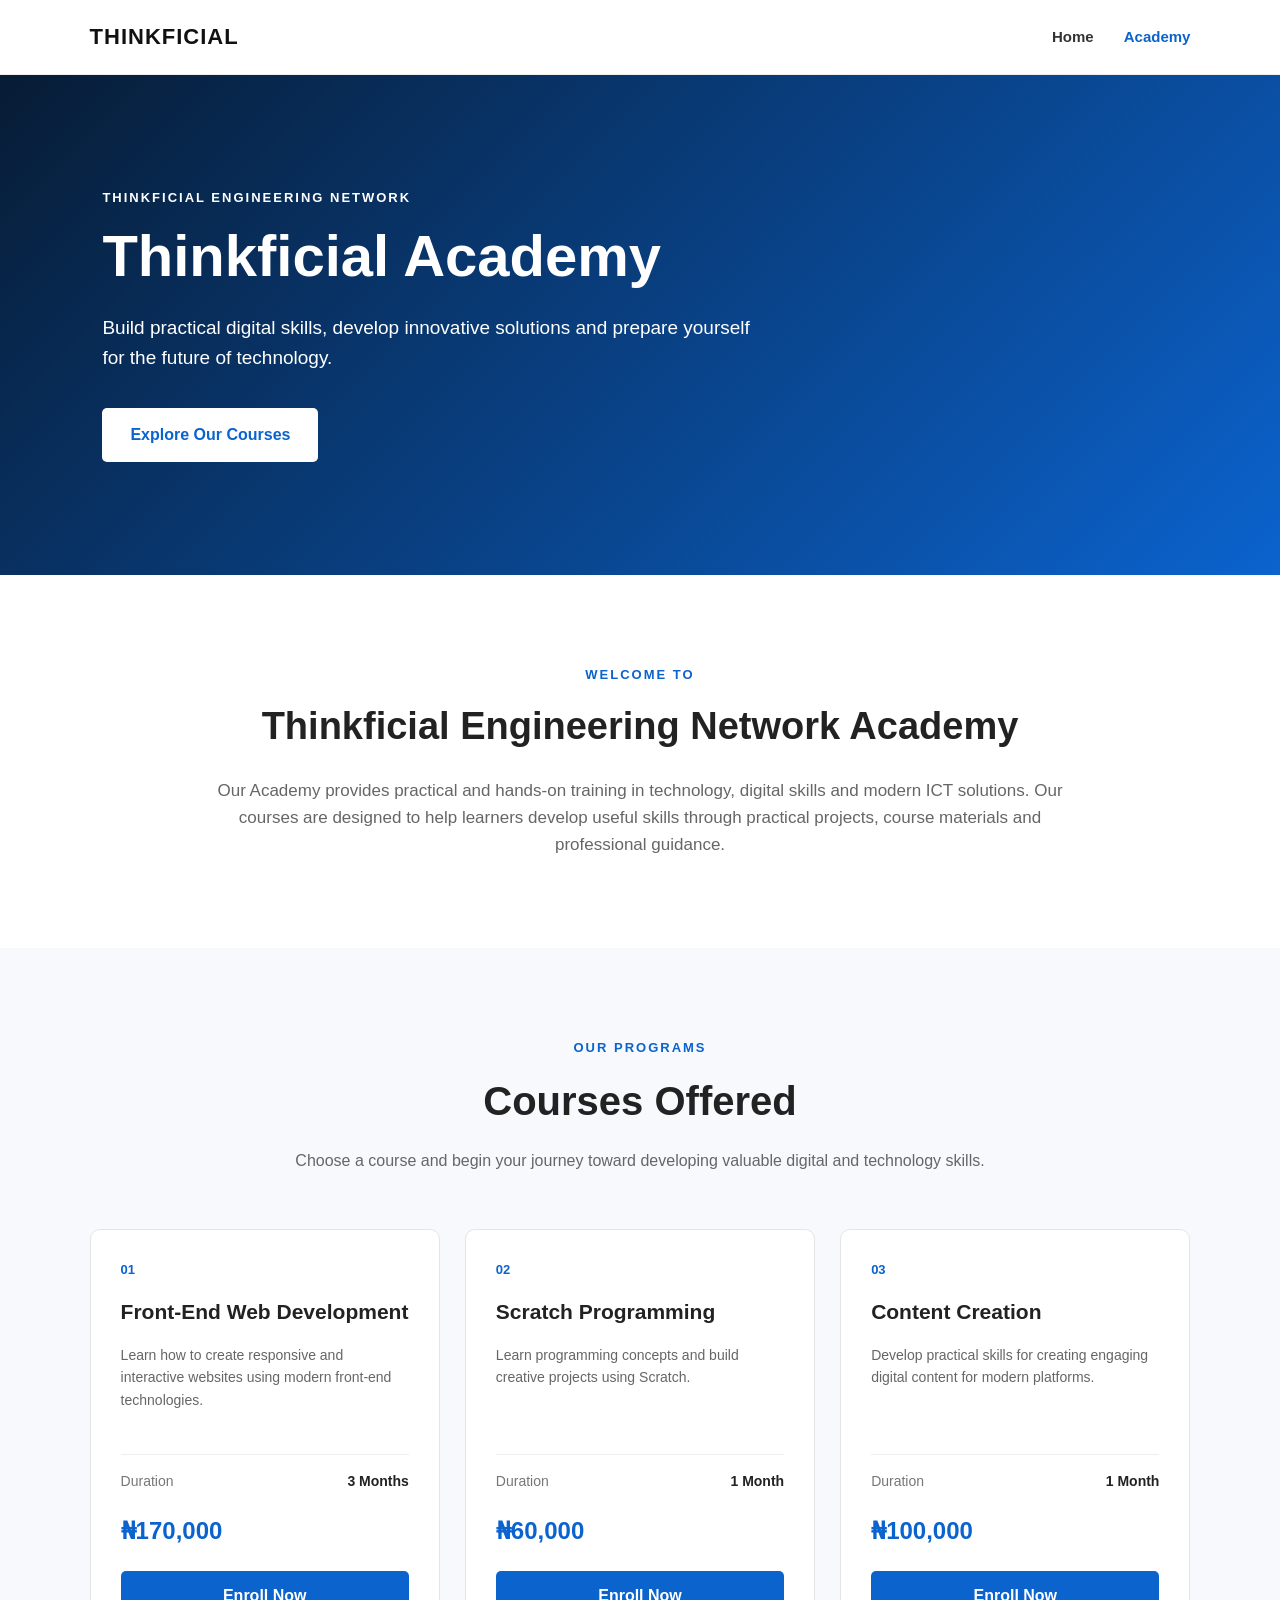
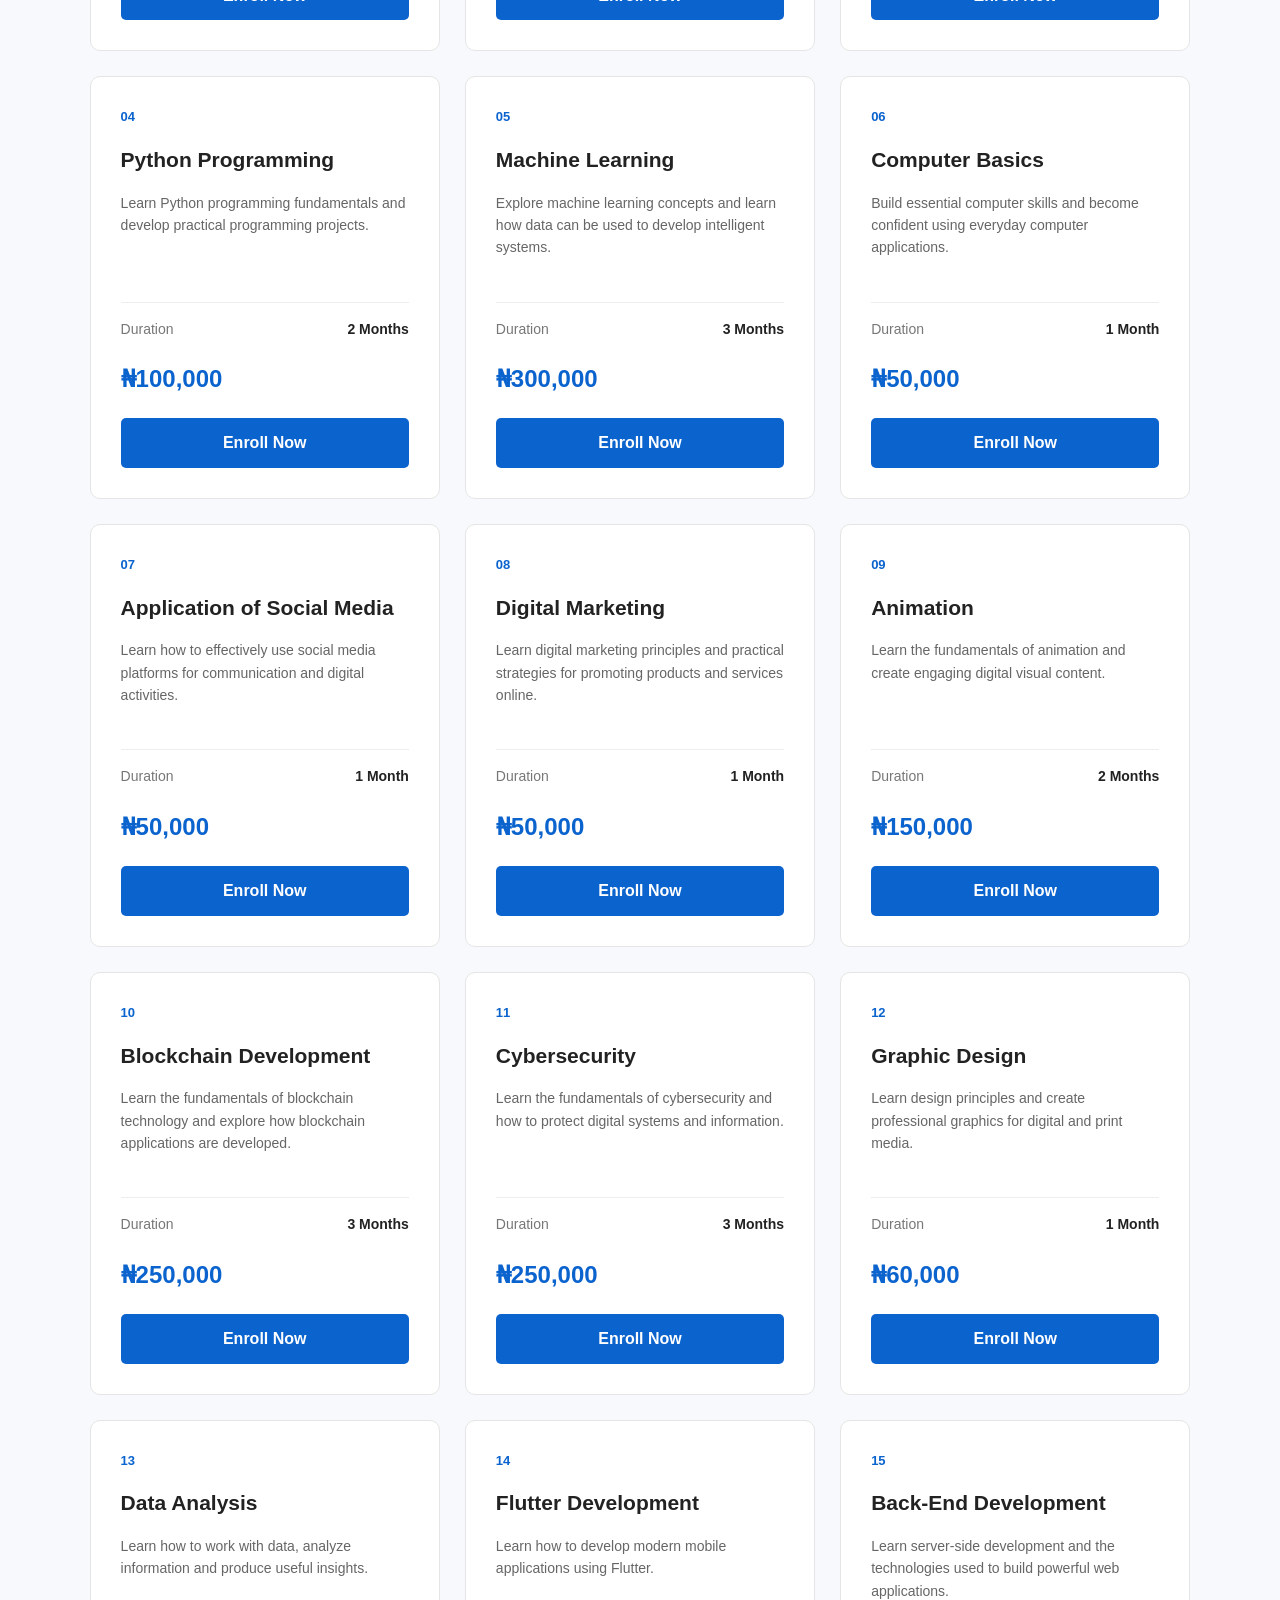
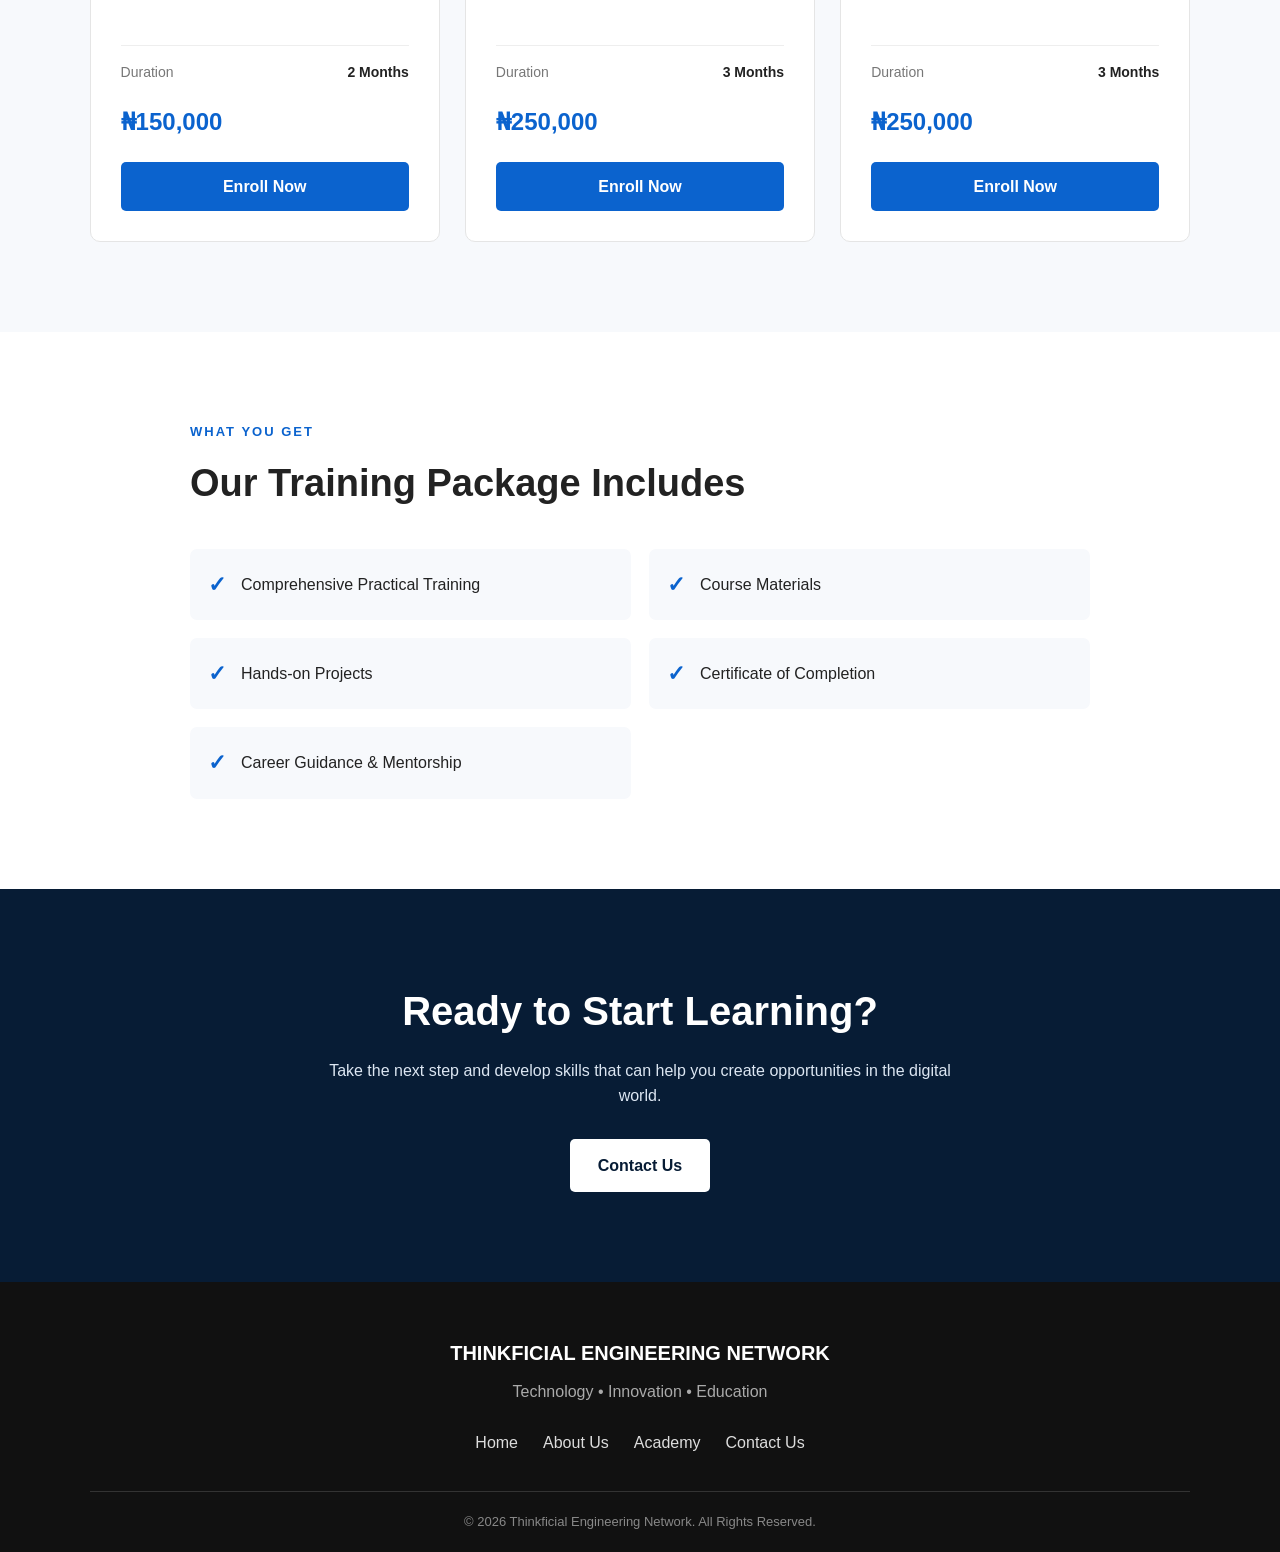
==== academy.html @ 25c444ef "INITIAL COMMIT" ====
<!DOCTYPE html>
<html lang="en">
<head>
    <meta charset="UTF-8">
    <meta name="viewport" content="width=device-width, initial-scale=1.0">

    <title>Thinkficial Academy</title>

    <link rel="stylesheet" href="academy.css">
</head>

<body>

    <!-- NAVBAR -->
    <header class="navbar">

        <div class="logo">
            THINKFICIAL
        </div>

        <nav>
            <a href="index.html">Home</a>
            <a href="academy.html" class="active">Academy</a>
        </nav>

    </header>


    <!-- HERO SECTION -->
    <section class="academy-hero">

        <div class="hero-content">

            <p class="small-title">THINKFICIAL ENGINEERING NETWORK</p>

            <h1>Thinkficial Academy</h1>

            <p>
                Build practical digital skills, develop innovative solutions
                and prepare yourself for the future of technology.
            </p>

            <a href="#courses" class="hero-button">
                Explore Our Courses
            </a>

        </div>

    </section>


    <!-- INTRODUCTION -->
    <section class="academy-intro">

        <p class="section-label">WELCOME TO</p>

        <h2>Thinkficial Engineering Network Academy</h2>

        <p>
            Our Academy provides practical and hands-on training in technology,
            digital skills and modern ICT solutions. Our courses are designed
            to help learners develop useful skills through practical projects,
            course materials and professional guidance.
        </p>

    </section>


    <!-- COURSES -->
    <section class="courses-section" id="courses">

        <div class="section-heading">

            <p class="section-label">OUR PROGRAMS</p>

            <h2>Courses Offered</h2>

            <p>
                Choose a course and begin your journey toward developing
                valuable digital and technology skills.
            </p>

        </div>


        <div class="courses-container">


            <!-- COURSE 1 -->
            <div class="course-card">

                <div class="course-number">01</div>

                <h3>Front-End Web Development</h3>

                <p>
                    Learn how to create responsive and interactive websites
                    using modern front-end technologies.
                </p>

                <div class="course-info">
                    <span>Duration</span>
                    <strong>3 Months</strong>
                </div>

                <div class="course-price">
                    ₦170,000
                </div>

                <a href="./index.html#contact" class="enroll-button">
                    Enroll Now
                </a>

            </div>


            <!-- COURSE 2 -->
            <div class="course-card">

                <div class="course-number">02</div>

                <h3>Scratch Programming</h3>

                <p>
                    Learn programming concepts and build creative projects
                    using Scratch.
                </p>

                <div class="course-info">
                    <span>Duration</span>
                    <strong>1 Month</strong>
                </div>

                <div class="course-price">
                    ₦60,000
                </div>

                <a href="./index.html#contact" class="enroll-button">
                    Enroll Now
                </a>

            </div>


            <!-- COURSE 3 -->
            <div class="course-card">

                <div class="course-number">03</div>

                <h3>Content Creation</h3>

                <p>
                    Develop practical skills for creating engaging digital
                    content for modern platforms.
                </p>

                <div class="course-info">
                    <span>Duration</span>
                    <strong>1 Month</strong>
                </div>

                <div class="course-price">
                    ₦100,000
                </div>

                <a href="./index.html#contact" class="enroll-button">
                    Enroll Now
                </a>

            </div>


            <!-- COURSE 4 -->
            <div class="course-card">

                <div class="course-number">04</div>

                <h3>Python Programming</h3>

                <p>
                    Learn Python programming fundamentals and develop
                    practical programming projects.
                </p>

                <div class="course-info">
                    <span>Duration</span>
                    <strong>2 Months</strong>
                </div>

                <div class="course-price">
                    ₦100,000
                </div>

                <a href="./index.html#contact" class="enroll-button">
                    Enroll Now
                </a>

            </div>


            <!-- COURSE 5 -->
            <div class="course-card">

                <div class="course-number">05</div>

                <h3>Machine Learning</h3>

                <p>
                    Explore machine learning concepts and learn how data
                    can be used to develop intelligent systems.
                </p>

                <div class="course-info">
                    <span>Duration</span>
                    <strong>3 Months</strong>
                </div>

                <div class="course-price">
                    ₦300,000
                </div>

                <a href="./index.html#contact" class="enroll-button">
                    Enroll Now
                </a>

            </div>


            <!-- COURSE 6 -->
            <div class="course-card">

                <div class="course-number">06</div>

                <h3>Computer Basics</h3>

                <p>
                    Build essential computer skills and become confident
                    using everyday computer applications.
                </p>

                <div class="course-info">
                    <span>Duration</span>
                    <strong>1 Month</strong>
                </div>

                <div class="course-price">
                    ₦50,000
                </div>

                <a href="./index.html#contact" class="enroll-button">
                    Enroll Now
                </a>

            </div>


            <!-- COURSE 7 -->
            <div class="course-card">

                <div class="course-number">07</div>

                <h3>Application of Social Media</h3>

                <p>
                    Learn how to effectively use social media platforms
                    for communication and digital activities.
                </p>

                <div class="course-info">
                    <span>Duration</span>
                    <strong>1 Month</strong>
                </div>

                <div class="course-price">
                    ₦50,000
                </div>

                <a href="./index.html#contact" class="enroll-button">
                    Enroll Now
                </a>

            </div>


            <!-- COURSE 8 -->
            <div class="course-card">

                <div class="course-number">08</div>

                <h3>Digital Marketing</h3>

                <p>
                    Learn digital marketing principles and practical
                    strategies for promoting products and services online.
                </p>

                <div class="course-info">
                    <span>Duration</span>
                    <strong>1 Month</strong>
                </div>

                <div class="course-price">
                    ₦50,000
                </div>

                <a href="./index.html#contact" class="enroll-button">
                    Enroll Now
                </a>

            </div>


            <!-- COURSE 9 -->
            <div class="course-card">

                <div class="course-number">09</div>

                <h3>Animation</h3>

                <p>
                    Learn the fundamentals of animation and create engaging
                    digital visual content.
                </p>

                <div class="course-info">
                    <span>Duration</span>
                    <strong>2 Months</strong>
                </div>

                <div class="course-price">
                    ₦150,000
                </div>

                <a href="./index.html#contact" class="enroll-button">
                    Enroll Now
                </a>

            </div>


            <!-- COURSE 10 -->
            <div class="course-card">

                <div class="course-number">10</div>

                <h3>Blockchain Development</h3>

                <p>
                    Learn the fundamentals of blockchain technology and
                    explore how blockchain applications are developed.
                </p>

                <div class="course-info">
                    <span>Duration</span>
                    <strong>3 Months</strong>
                </div>

                <div class="course-price">
                    ₦250,000
                </div>

                <a href="./index.html#contact" class="enroll-button">
                    Enroll Now
                </a>

            </div>


            <!-- COURSE 11 -->
            <div class="course-card">

                <div class="course-number">11</div>

                <h3>Cybersecurity</h3>

                <p>
                    Learn the fundamentals of cybersecurity and how to
                    protect digital systems and information.
                </p>

                <div class="course-info">
                    <span>Duration</span>
                    <strong>3 Months</strong>
                </div>

                <div class="course-price">
                    ₦250,000
                </div>

                <a href="./index.html#contact" class="enroll-button">
                    Enroll Now
                </a>

            </div>


            <!-- COURSE 12 -->
            <div class="course-card">

                <div class="course-number">12</div>

                <h3>Graphic Design</h3>

                <p>
                    Learn design principles and create professional
                    graphics for digital and print media.
                </p>

                <div class="course-info">
                    <span>Duration</span>
                    <strong>1 Month</strong>
                </div>

                <div class="course-price">
                    ₦60,000
                </div>

                <a href="./index.html#contact" class="enroll-button">
                    Enroll Now
                </a>

            </div>


            <!-- COURSE 13 -->
            <div class="course-card">

                <div class="course-number">13</div>

                <h3>Data Analysis</h3>

                <p>
                    Learn how to work with data, analyze information and
                    produce useful insights.
                </p>

                <div class="course-info">
                    <span>Duration</span>
                    <strong>2 Months</strong>
                </div>

                <div class="course-price">
                    ₦150,000
                </div>

                <a href="./index.html#contact" class="enroll-button">
                    Enroll Now
                </a>

            </div>


            <!-- COURSE 14 -->
            <div class="course-card">

                <div class="course-number">14</div>

                <h3>Flutter Development</h3>

                <p>
                    Learn how to develop modern mobile applications
                    using Flutter.
                </p>

                <div class="course-info">
                    <span>Duration</span>
                    <strong>3 Months</strong>
                </div>

                <div class="course-price">
                    ₦250,000
                </div>

                <a href="./index.html#contact" class="enroll-button">
                    Enroll Now
                </a>

            </div>


            <!-- COURSE 15 -->
            <div class="course-card">

                <div class="course-number">15</div>

                <h3>Back-End Development</h3>

                <p>
                    Learn server-side development and the technologies
                    used to build powerful web applications.
                </p>

                <div class="course-info">
                    <span>Duration</span>
                    <strong>3 Months</strong>
                </div>

                <div class="course-price">
                    ₦250,000
                </div>

                <a href="./index.html#contact" class="enroll-button">
                    Enroll Now
                </a>

            </div>

        </div>

    </section>


    <!-- PACKAGE SECTION -->
    <section class="package-section">

        <div class="package-content">

            <p class="section-label">WHAT YOU GET</p>

            <h2>Our Training Package Includes</h2>

            <div class="package-list">

                <div class="package-item">
                    <span>✓</span>
                    <p>Comprehensive Practical Training</p>
                </div>

                <div class="package-item">
                    <span>✓</span>
                    <p>Course Materials</p>
                </div>

                <div class="package-item">
                    <span>✓</span>
                    <p>Hands-on Projects</p>
                </div>

                <div class="package-item">
                    <span>✓</span>
                    <p>Certificate of Completion</p>
                </div>

                <div class="package-item">
                    <span>✓</span>
                    <p>Career Guidance & Mentorship</p>
                </div>

            </div>

        </div>

    </section>


    <!-- CTA -->
    <section class="academy-cta">

        <h2>Ready to Start Learning?</h2>

        <p>
            Take the next step and develop skills that can help you
            create opportunities in the digital world.
        </p>

        <a href="index.html#contact" class="cta-button">
            Contact Us
        </a>

    </section>


    <!-- FOOTER -->
    <footer>

        <div class="footer-content">

            <h3>THINKFICIAL ENGINEERING NETWORK</h3>

            <p>
                Technology • Innovation • Education
            </p>

            <div class="footer-links">
                <a href="index.html">Home</a>
                <a href="index.html#about">About Us</a>
                <a href="academy.html">Academy</a>
                <a href="index.html#contact">Contact Us</a>
            </div>

        </div>

        <div class="footer-bottom">
            © 2026 Thinkficial Engineering Network. All Rights Reserved.
        </div>

    </footer>


</body>
</html>
---- academy.css ----
* {
    margin: 0;
    padding: 0;
    box-sizing: border-box;
}

body {
    font-family: Arial, Helvetica, sans-serif;
    color: #222;
    background:white;
    line-height: 1.6;
}


/* ================= NAVBAR ================= */

.navbar {
    width: 100%;
    min-height: 75px;
    padding: 0 7%;
    display: flex;
    align-items: center;
    justify-content: space-between;
    background: #ffffff;
    border-bottom: 1px solid #eeeeee;
}

.logo {
    font-size: 22px;
    font-weight: 800;
    color: #111111;
    letter-spacing: 1px;
}

.navbar nav {
    display: flex;
    gap: 30px;
}

.navbar nav a {
    text-decoration: none;
    color: #333333;
    font-size: 15px;
    font-weight: 600;
}

.navbar nav a:hover,
.navbar nav a.active {
    color: #0b63ce;
}


/* ================= HERO ================= */

.academy-hero {
    min-height: 500px;
    display: flex;
    align-items: center;
    padding: 80px 8%;
    background: linear-gradient(
        135deg,
        #071c35,
        #0b63ce
    );
}

.hero-content {
    max-width: 750px;
    color: white;
}

.small-title,
.section-label {
    font-size: 13px;
    font-weight: 700;
    letter-spacing: 2px;
    text-transform: uppercase;
}

.small-title {
    margin-bottom: 15px;
}

.hero-content h1 {
    font-size: 58px;
    line-height: 1.1;
    margin-bottom: 25px;
}

.hero-content p:not(.small-title) {
    font-size: 19px;
    max-width: 650px;
    margin-bottom: 35px;
}

.hero-button,
.cta-button {
    display: inline-block;
    padding: 14px 28px;
    background: white;
    color: #0b63ce;
    text-decoration: none;
    font-weight: 700;
    border-radius: 5px;
}

.hero-button:hover,
.cta-button:hover {
    opacity: 0.9;
}


/* ================= INTRO ================= */

.academy-intro {
    max-width: 900px;
    margin: auto;
    padding: 90px 25px;
    text-align: center;
}

.academy-intro .section-label {
    color: #0b63ce;
    margin-bottom: 10px;
}

.academy-intro h2 {
    font-size: 38px;
    margin-bottom: 20px;
}

.academy-intro p:last-child {
    color: #666;
    font-size: 17px;
}


/* ================= COURSES ================= */

.courses-section {
    padding: 90px 7%;
    background: #f7f9fc;
}

.section-heading {
    max-width: 750px;
    margin: 0 auto 55px;
    text-align: center;
}

.section-heading .section-label {
    color: #0b63ce;
}

.section-heading h2 {
    font-size: 40px;
    margin: 10px 0 15px;
}

.section-heading p:last-child {
    color: #666;
}


.courses-container {
    max-width: 1200px;
    margin: auto;

    display: grid;
    grid-template-columns: repeat(3, 1fr);

    gap: 25px;
}


/* ================= COURSE CARD ================= */

.course-card {
    background: white;
    padding: 30px;
    border-radius: 10px;
    border: 1px solid #e5e5e5;

    transition: transform 0.3s ease,
                box-shadow 0.3s ease;
}

.course-card:hover {
    transform: translateY(-6px);
    box-shadow: 0 12px 30px rgba(0, 0, 0, 0.10);
}

.course-number {
    font-size: 13px;
    font-weight: bold;
    color: #0b63ce;
    margin-bottom: 15px;
}

.course-card h3 {
    font-size: 21px;
    margin-bottom: 15px;
}

.course-card > p {
    color: #666;
    font-size: 14px;
    min-height: 90px;
}

.course-info {
    display: flex;
    justify-content: space-between;
    border-top: 1px solid #eeeeee;
    padding-top: 15px;
    margin-top: 20px;

    font-size: 14px;
}

.course-info span {
    color: #777;
}

.course-price {
    font-size: 24px;
    font-weight: 800;
    color: #0b63ce;
    margin: 20px 0;
}

.enroll-button {
    display: block;
    text-align: center;

    padding: 12px;

    background: #0b63ce;
    color: white;

    text-decoration: none;
    font-weight: 700;

    border-radius: 5px;
}

.enroll-button:hover {
    background: #084d9d;
}


/* ================= PACKAGE ================= */

.package-section {
    padding: 90px 7%;
    background: white;
}

.package-content {
    max-width: 900px;
    margin: auto;
}

.package-content .section-label {
    color: #0b63ce;
}

.package-content h2 {
    font-size: 38px;
    margin: 10px 0 35px;
}

.package-list {
    display: grid;
    grid-template-columns: 1fr 1fr;
    gap: 18px;
}

.package-item {
    display: flex;
    align-items: center;
    gap: 15px;

    padding: 18px;

    background: #f7f9fc;
    border-radius: 7px;
}

.package-item span {
    color: #0b63ce;
    font-size: 22px;
    font-weight: bold;
}


/* ================= CTA ================= */

.academy-cta {
    text-align: center;
    padding: 90px 25px;

    background: #071c35;
    color: white;
}

.academy-cta h2 {
    font-size: 40px;
    margin-bottom: 15px;
}

.academy-cta p {
    max-width: 650px;
    margin: 0 auto 30px;
    color: #dce6f2;
}

.cta-button {
    color: #071c35;
}


/* ================= FOOTER ================= */

footer {
    background: #111111;
    color: white;
    padding: 55px 7% 20px;
}

.footer-content {
    text-align: center;
}

.footer-content h3 {
    font-size: 20px;
    margin-bottom: 10px;
}

.footer-content p {
    color: #aaaaaa;
}

.footer-links {
    margin-top: 25px;
    display: flex;
    justify-content: center;
    gap: 25px;
}

.footer-links a {
    color: #dddddd;
    text-decoration: none;
}

.footer-links a:hover {
    color: white;
}

.footer-bottom {
    text-align: center;
    border-top: 1px solid #333;
    margin-top: 35px;
    padding-top: 20px;
    color: #888;
    font-size: 13px;
}


/* ================= MOBILE ================= */

@media (max-width: 900px) {

    .courses-container {
        grid-template-columns: repeat(2, 1fr);
    }

    .hero-content h1 {
        font-size: 45px;
    }
}


@media (max-width: 650px) {

    .navbar {
        padding: 15px 5%;
        flex-direction: column;
        gap: 15px;
    }

    .navbar nav {
        gap: 15px;
        flex-wrap: wrap;
        justify-content: center;
    }

    .academy-hero {
        padding: 70px 6%;
    }

    .hero-content h1 {
        font-size: 38px;
    }

    .hero-content p:not(.small-title) {
        font-size: 16px;
    }

    .courses-section {
        padding: 65px 5%;
    }

    .courses-container {
        grid-template-columns: 1fr;
    }

    .package-list {
        grid-template-columns: 1fr;
    }

    .academy-intro h2,
    .section-heading h2,
    .package-content h2 {
        font-size: 30px;
    }

    .academy-cta h2 {
        font-size: 32px;
    }

}
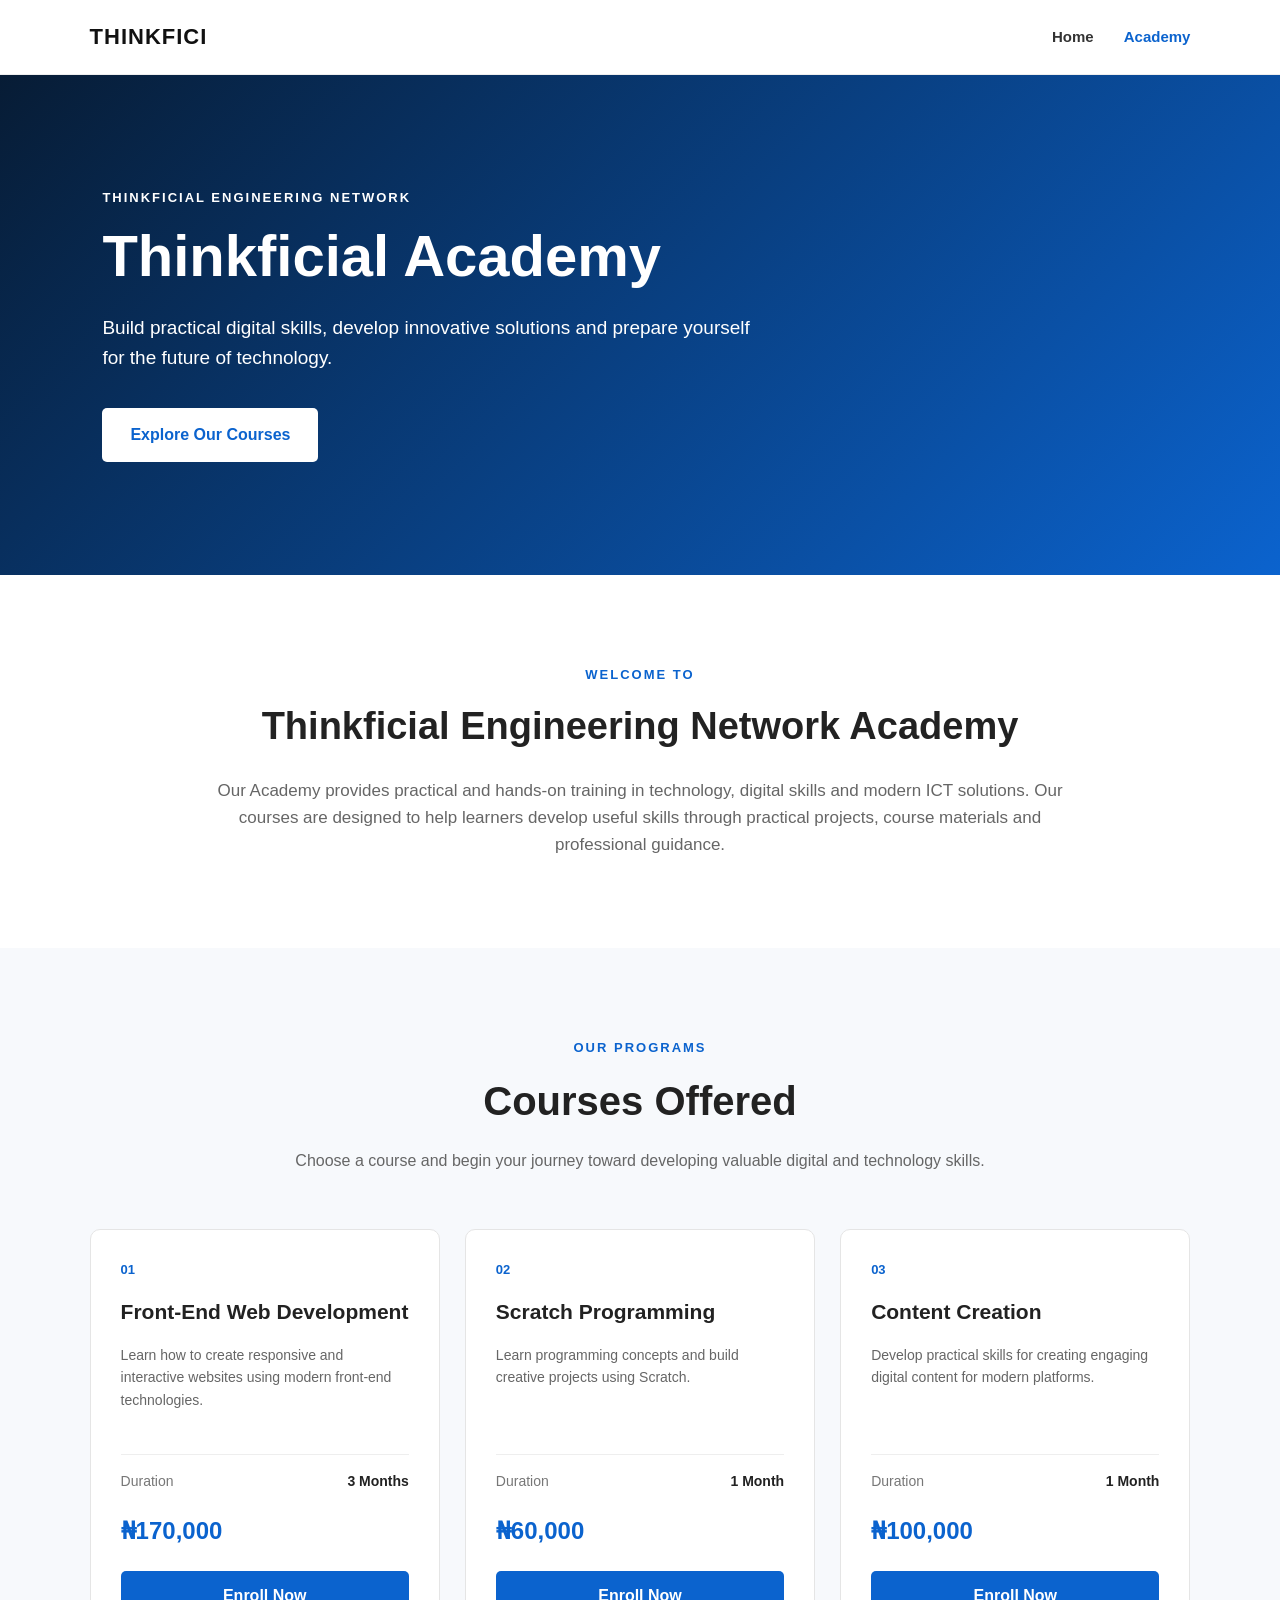
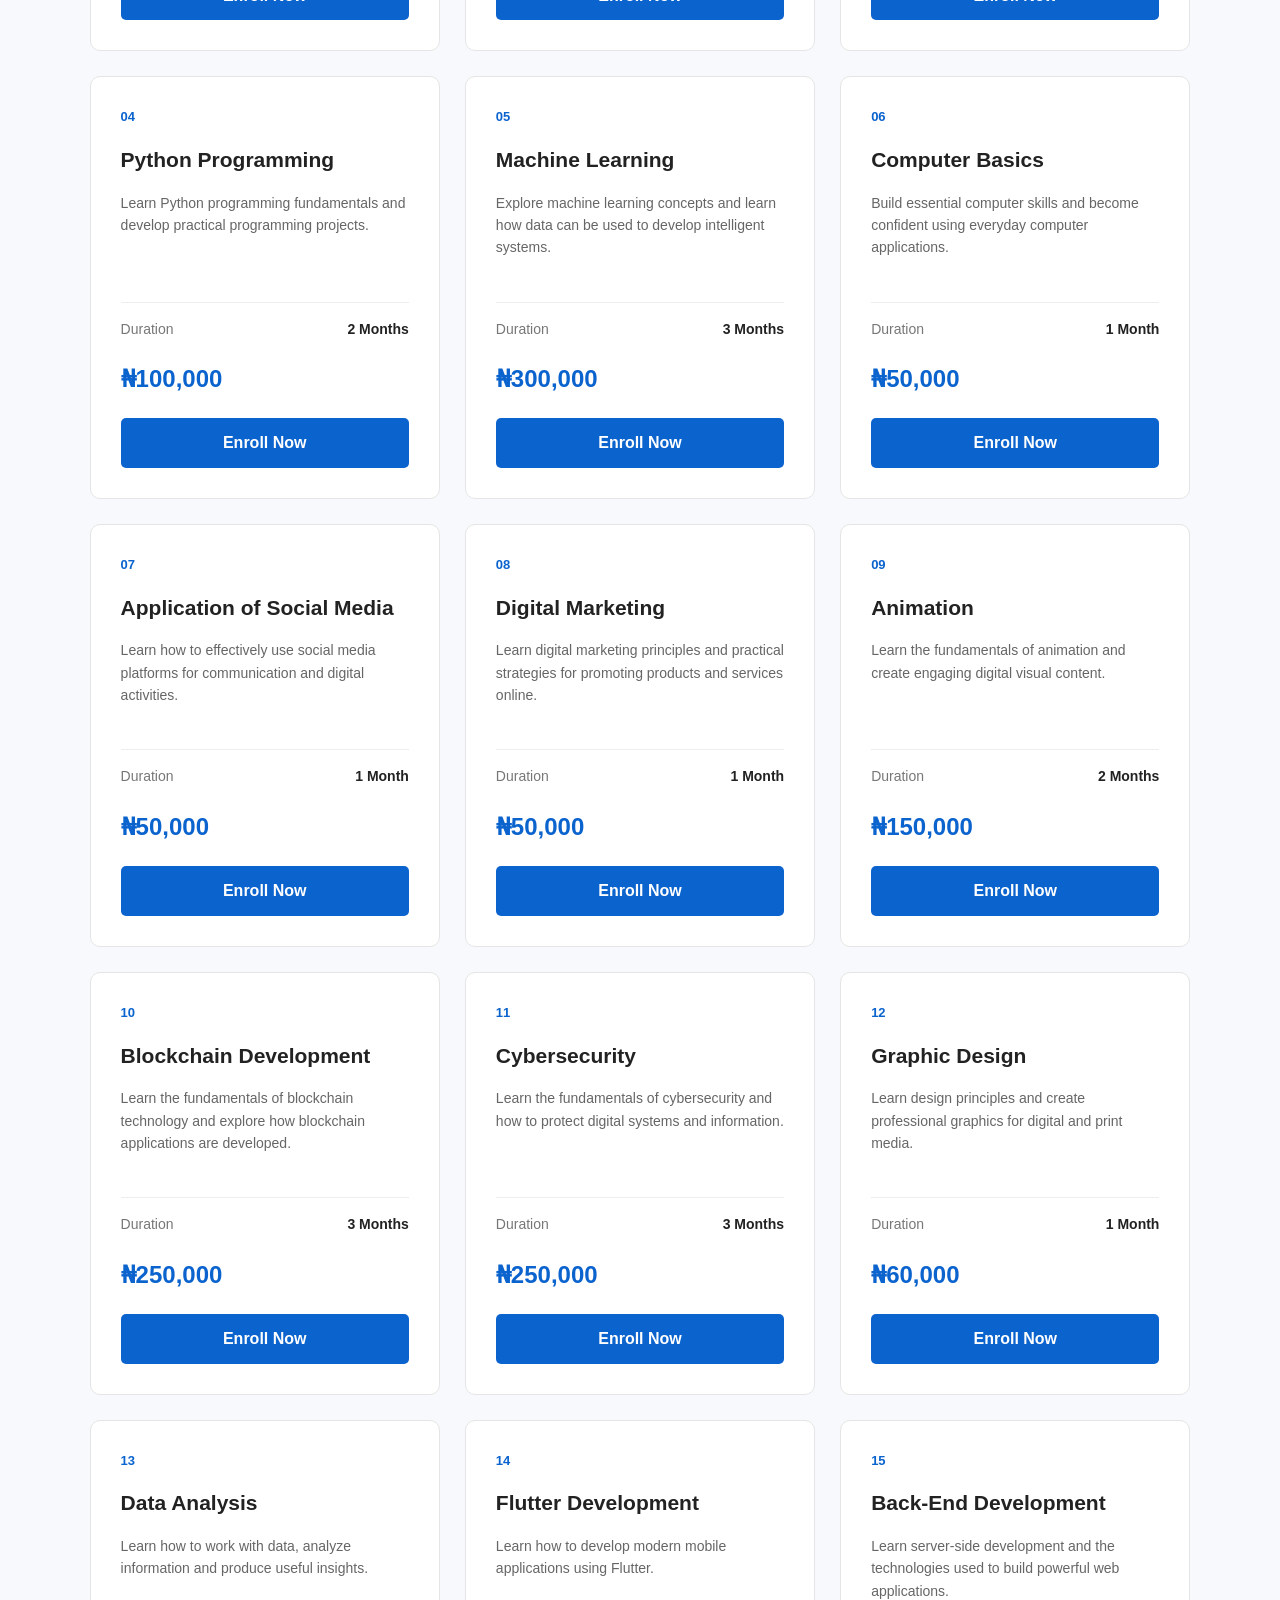
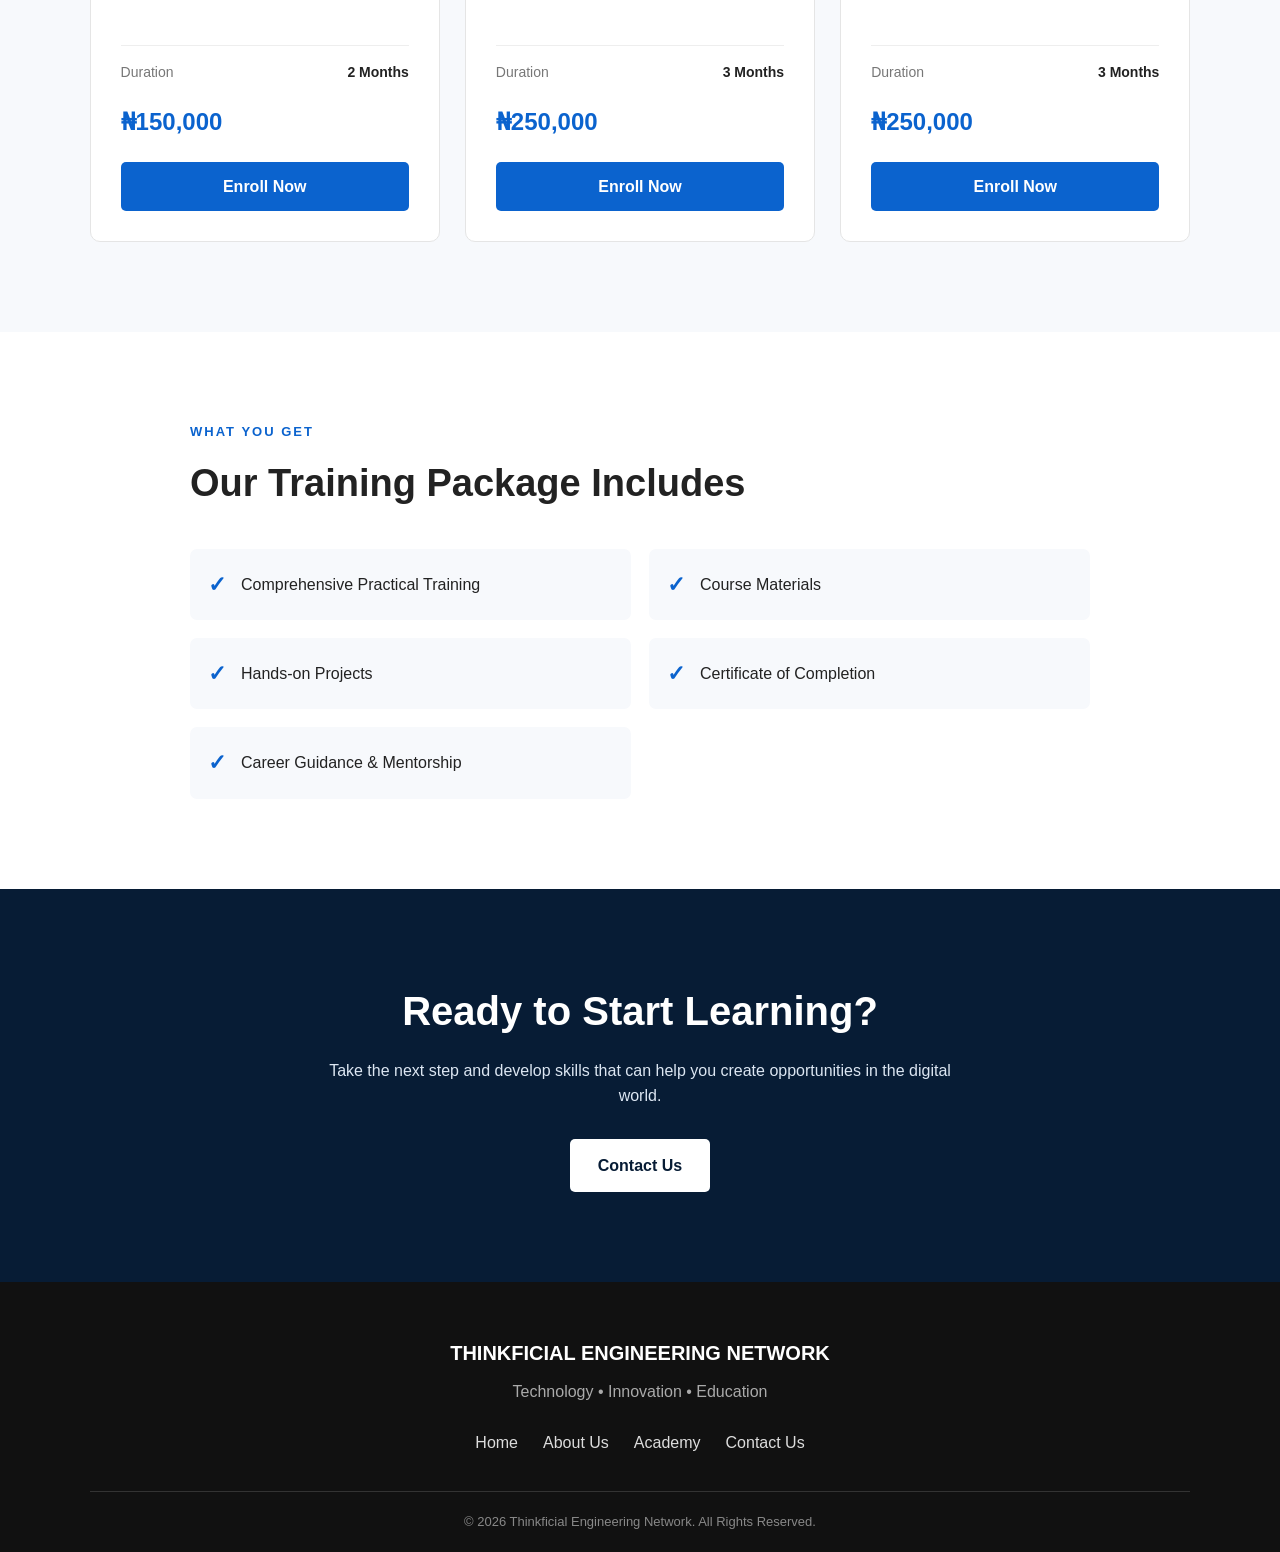
==== commit 5d9ebad0: "initial commit" ====
--- a/academy.html
+++ b/academy.html
@@ -15,7 +15,7 @@
     <header class="navbar">
 
         <div class="logo">
-            THINKFICIAL
+            THINKFICI
         </div>
 
         <nav>
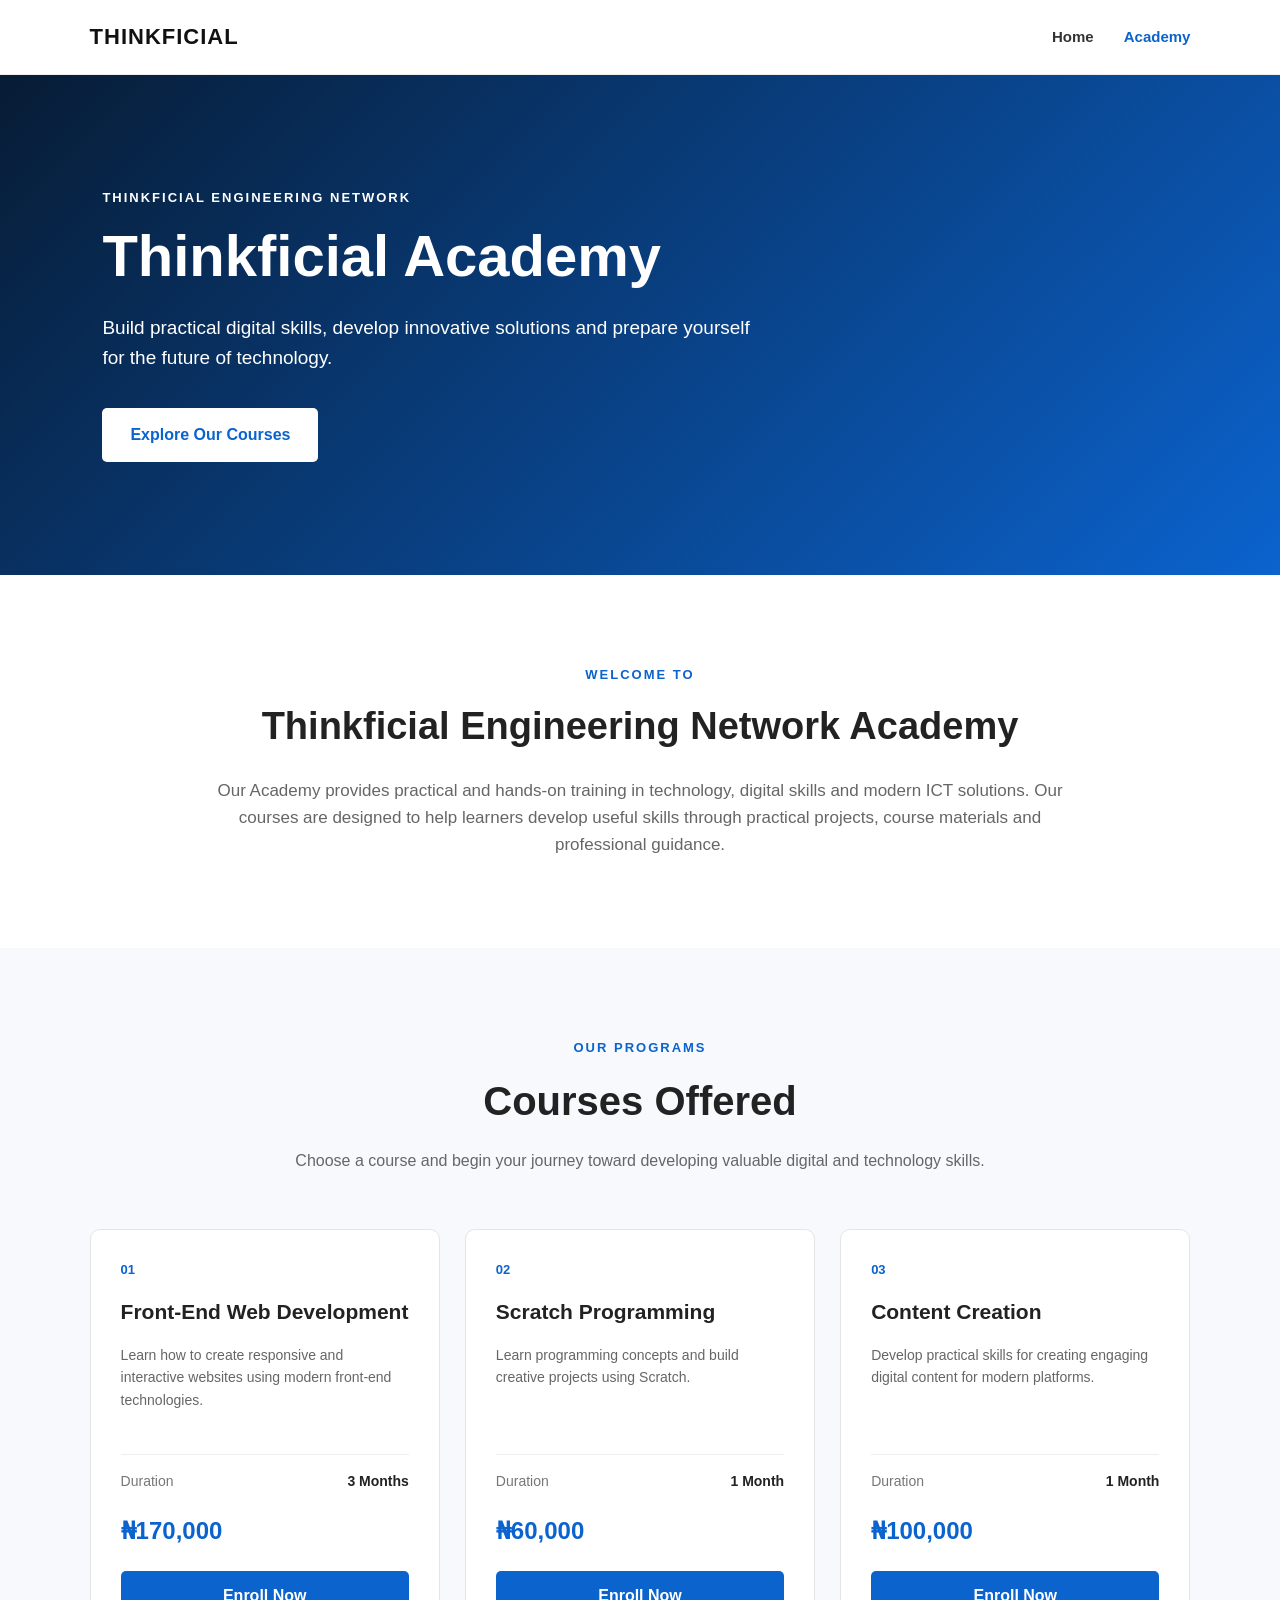
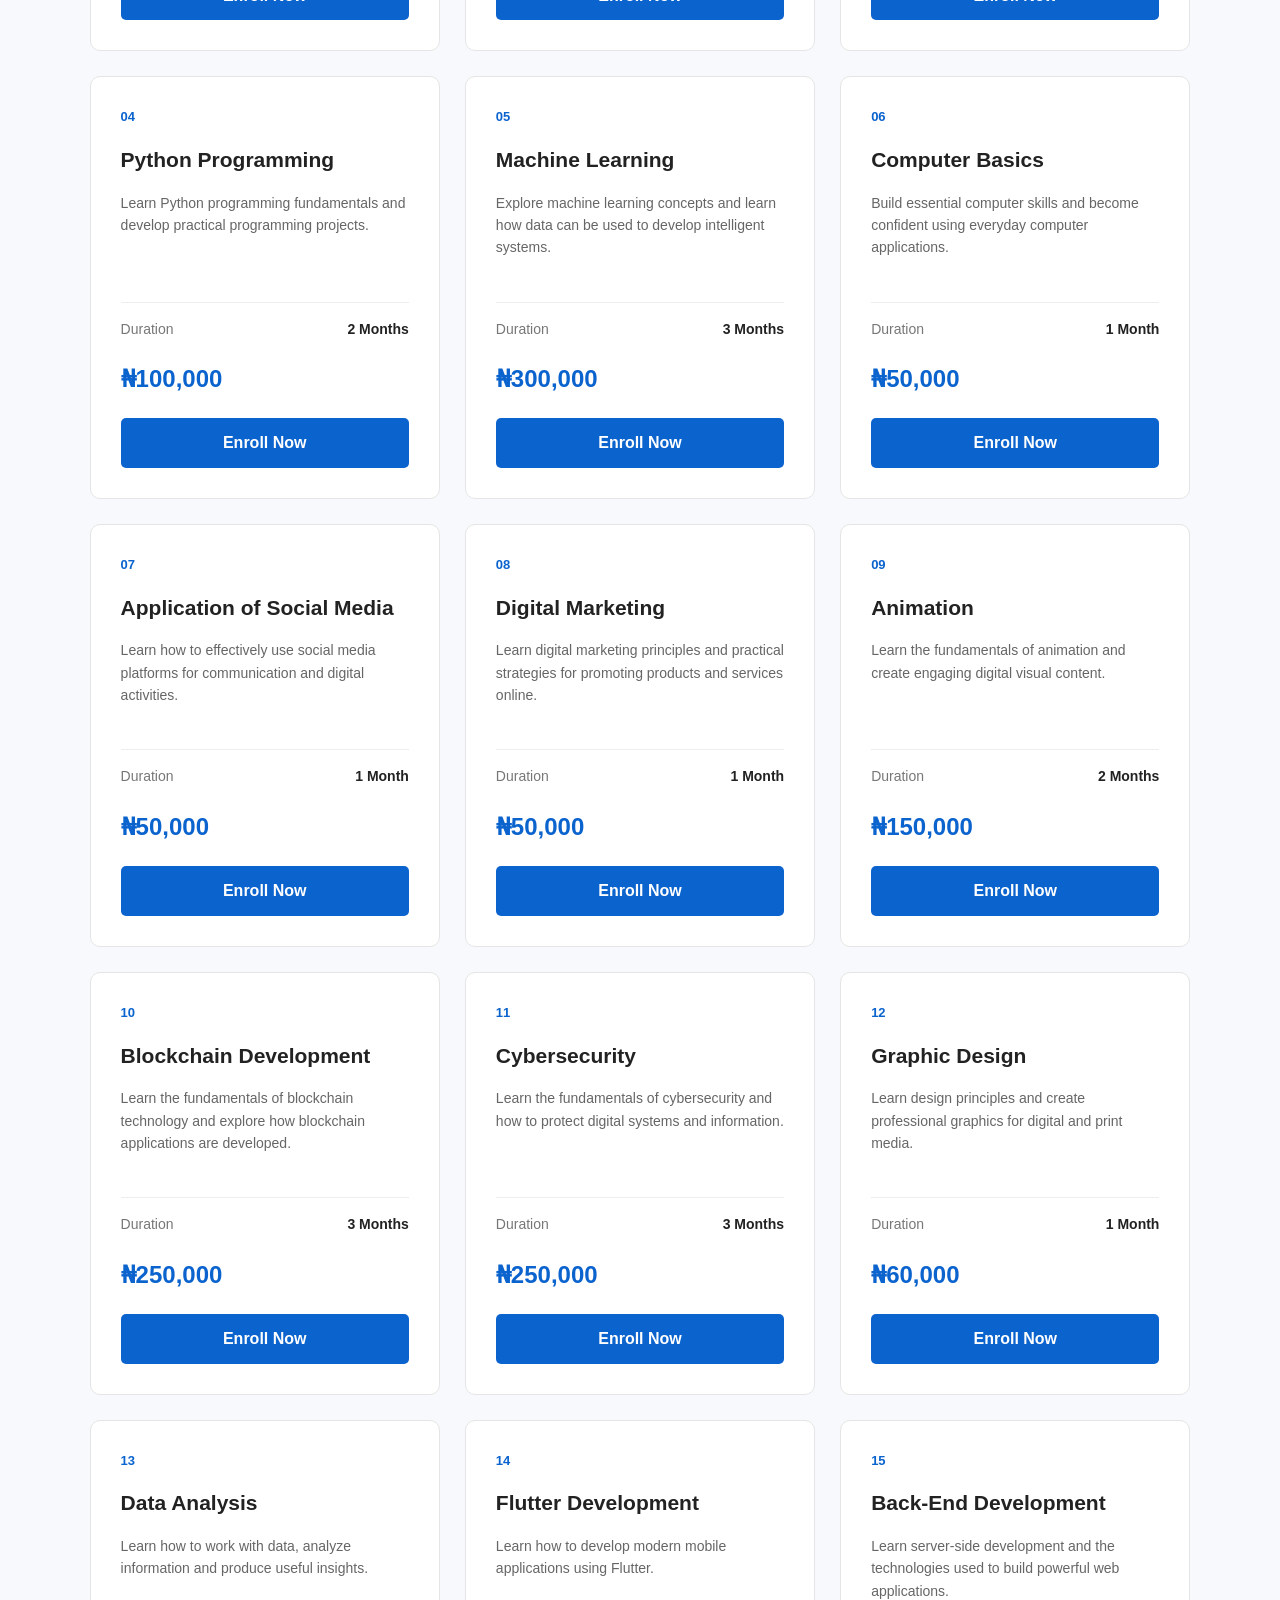
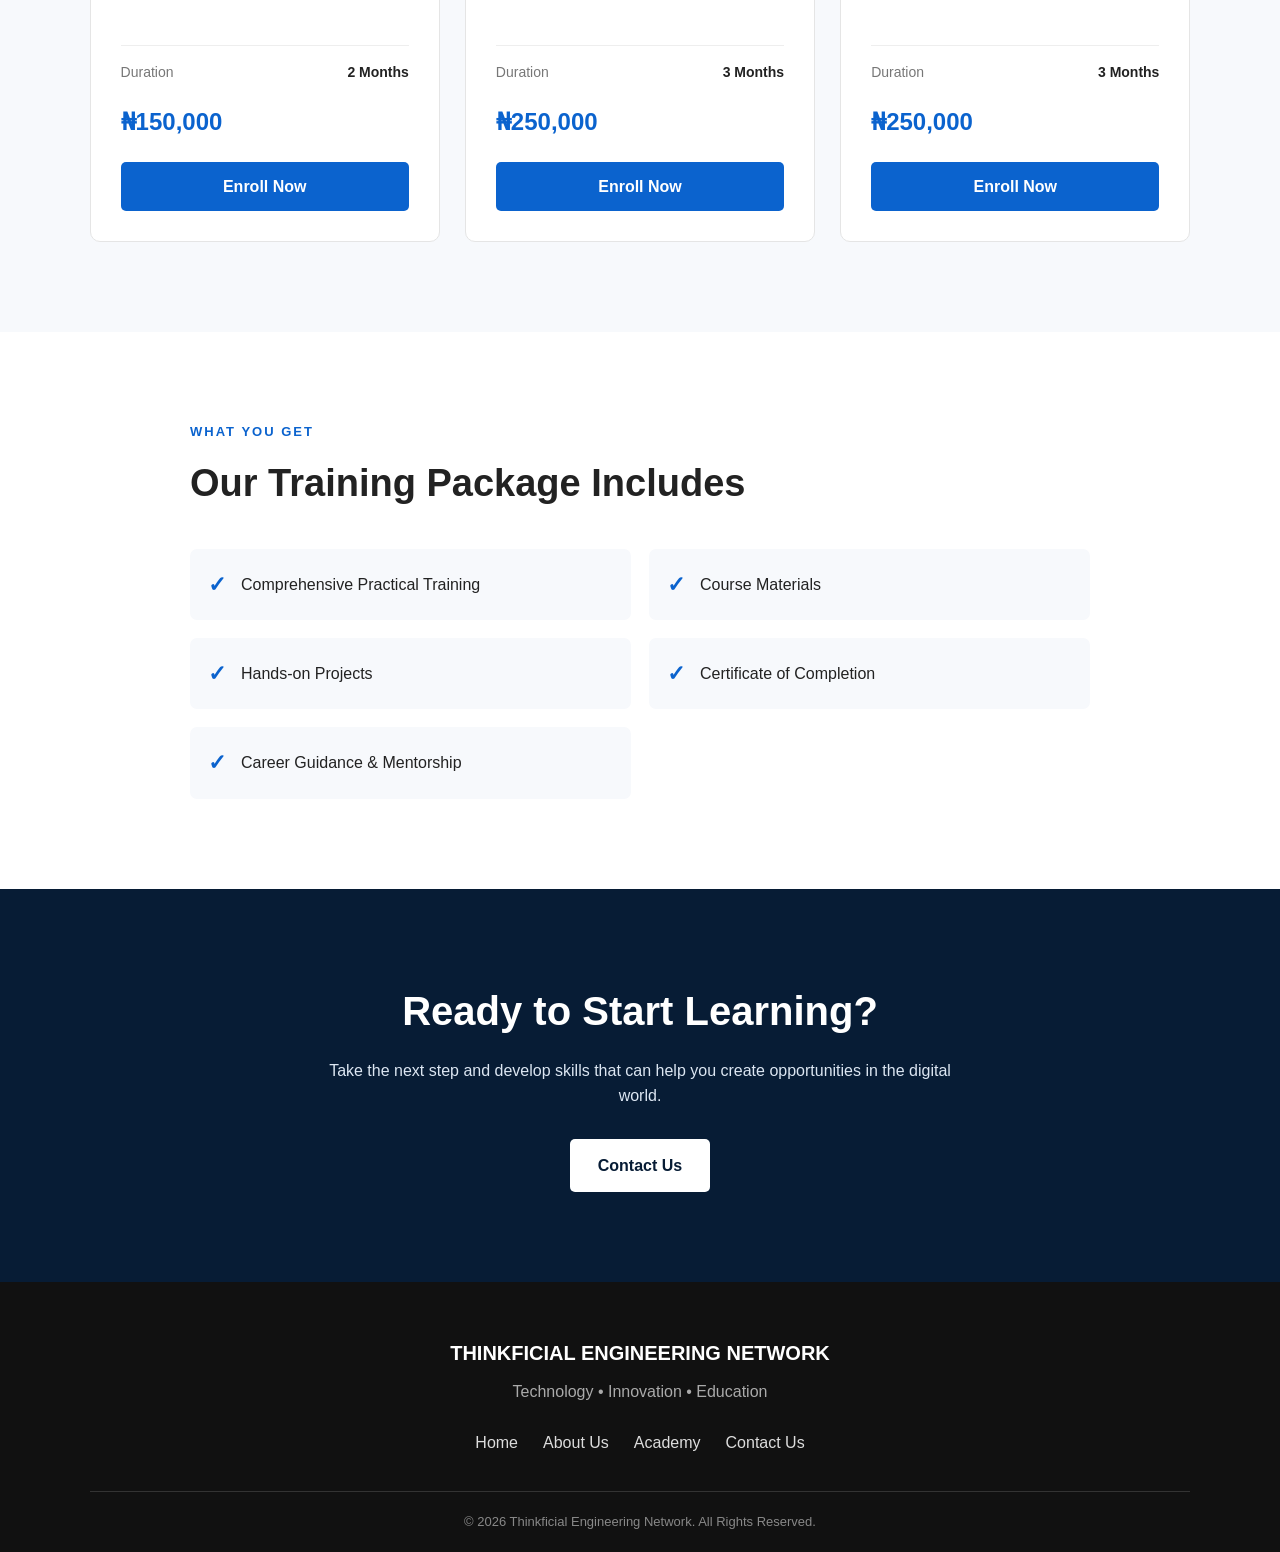
==== commit b9e20a63: "INITIAL COMMIT" ====
--- a/academy.html
+++ b/academy.html
@@ -15,7 +15,7 @@
     <header class="navbar">
 
         <div class="logo">
-            THINKFICI
+            THINKFICIAL
         </div>
 
         <nav>
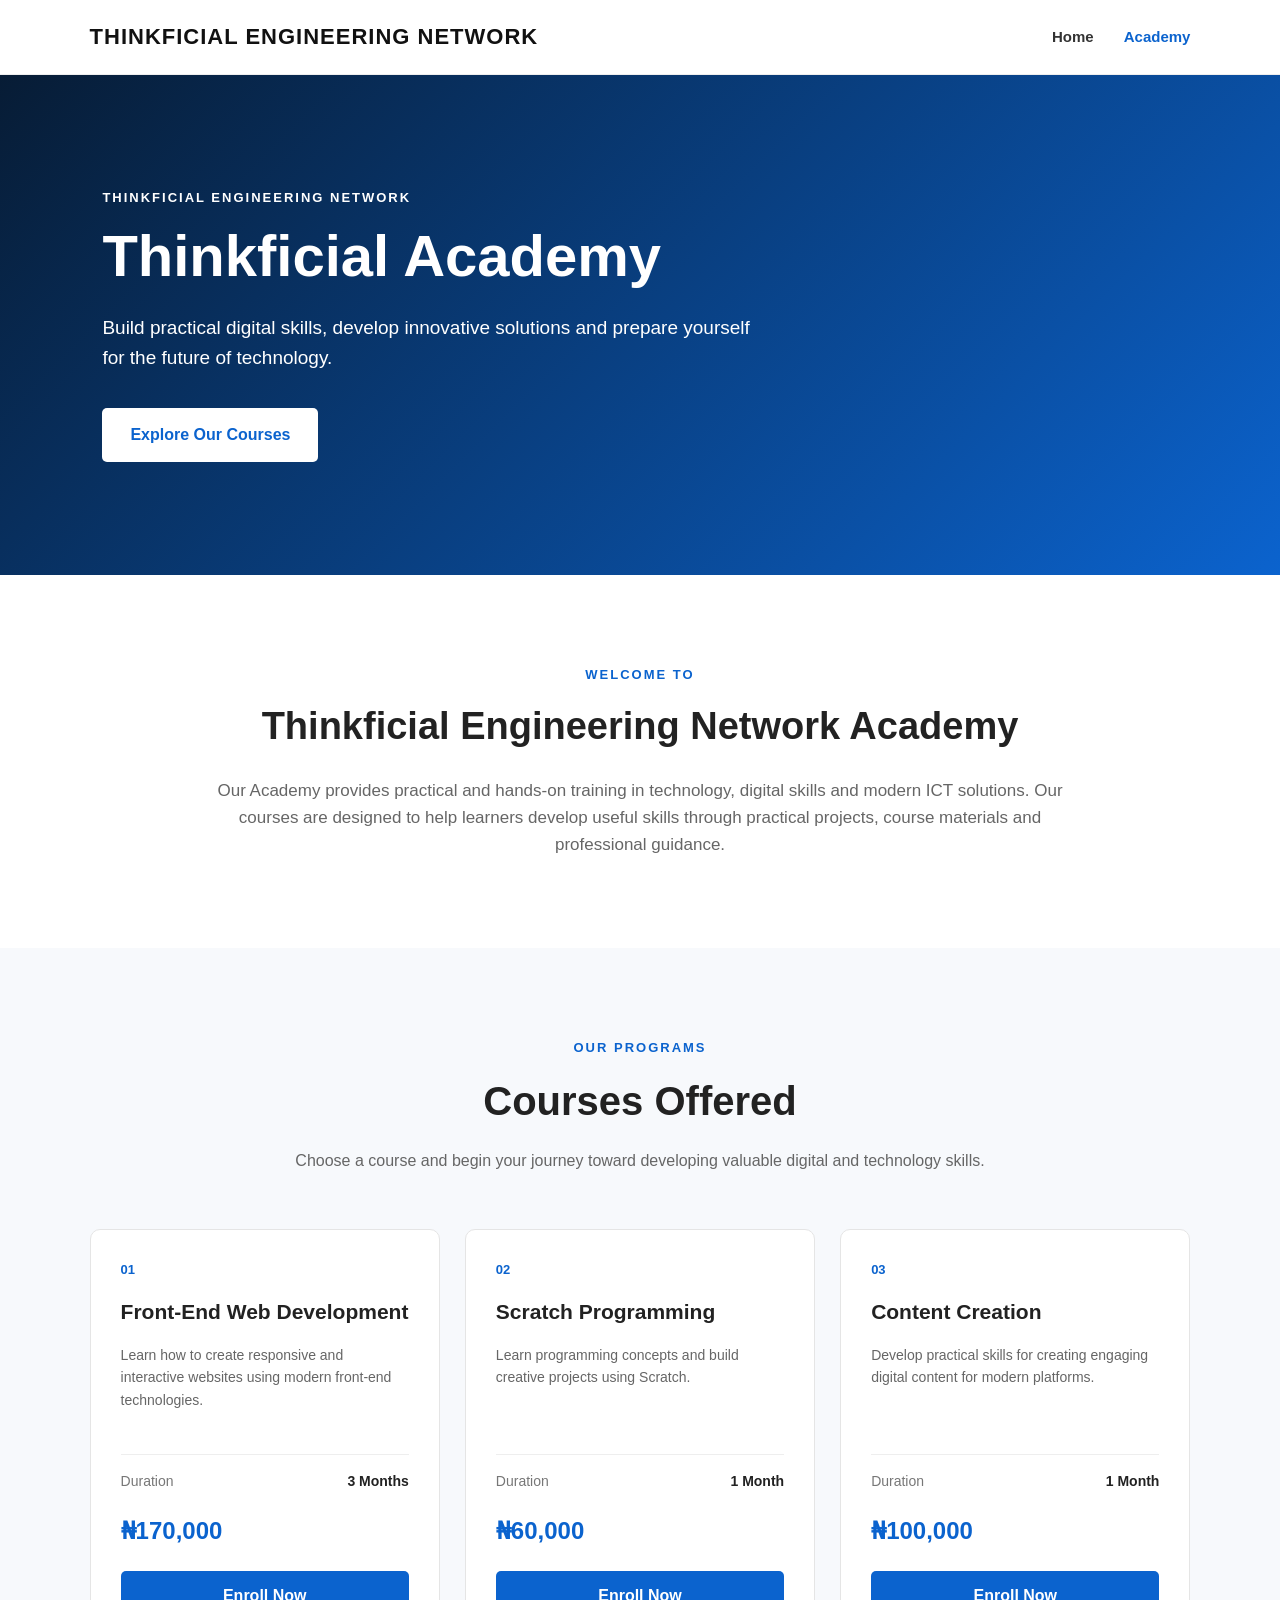
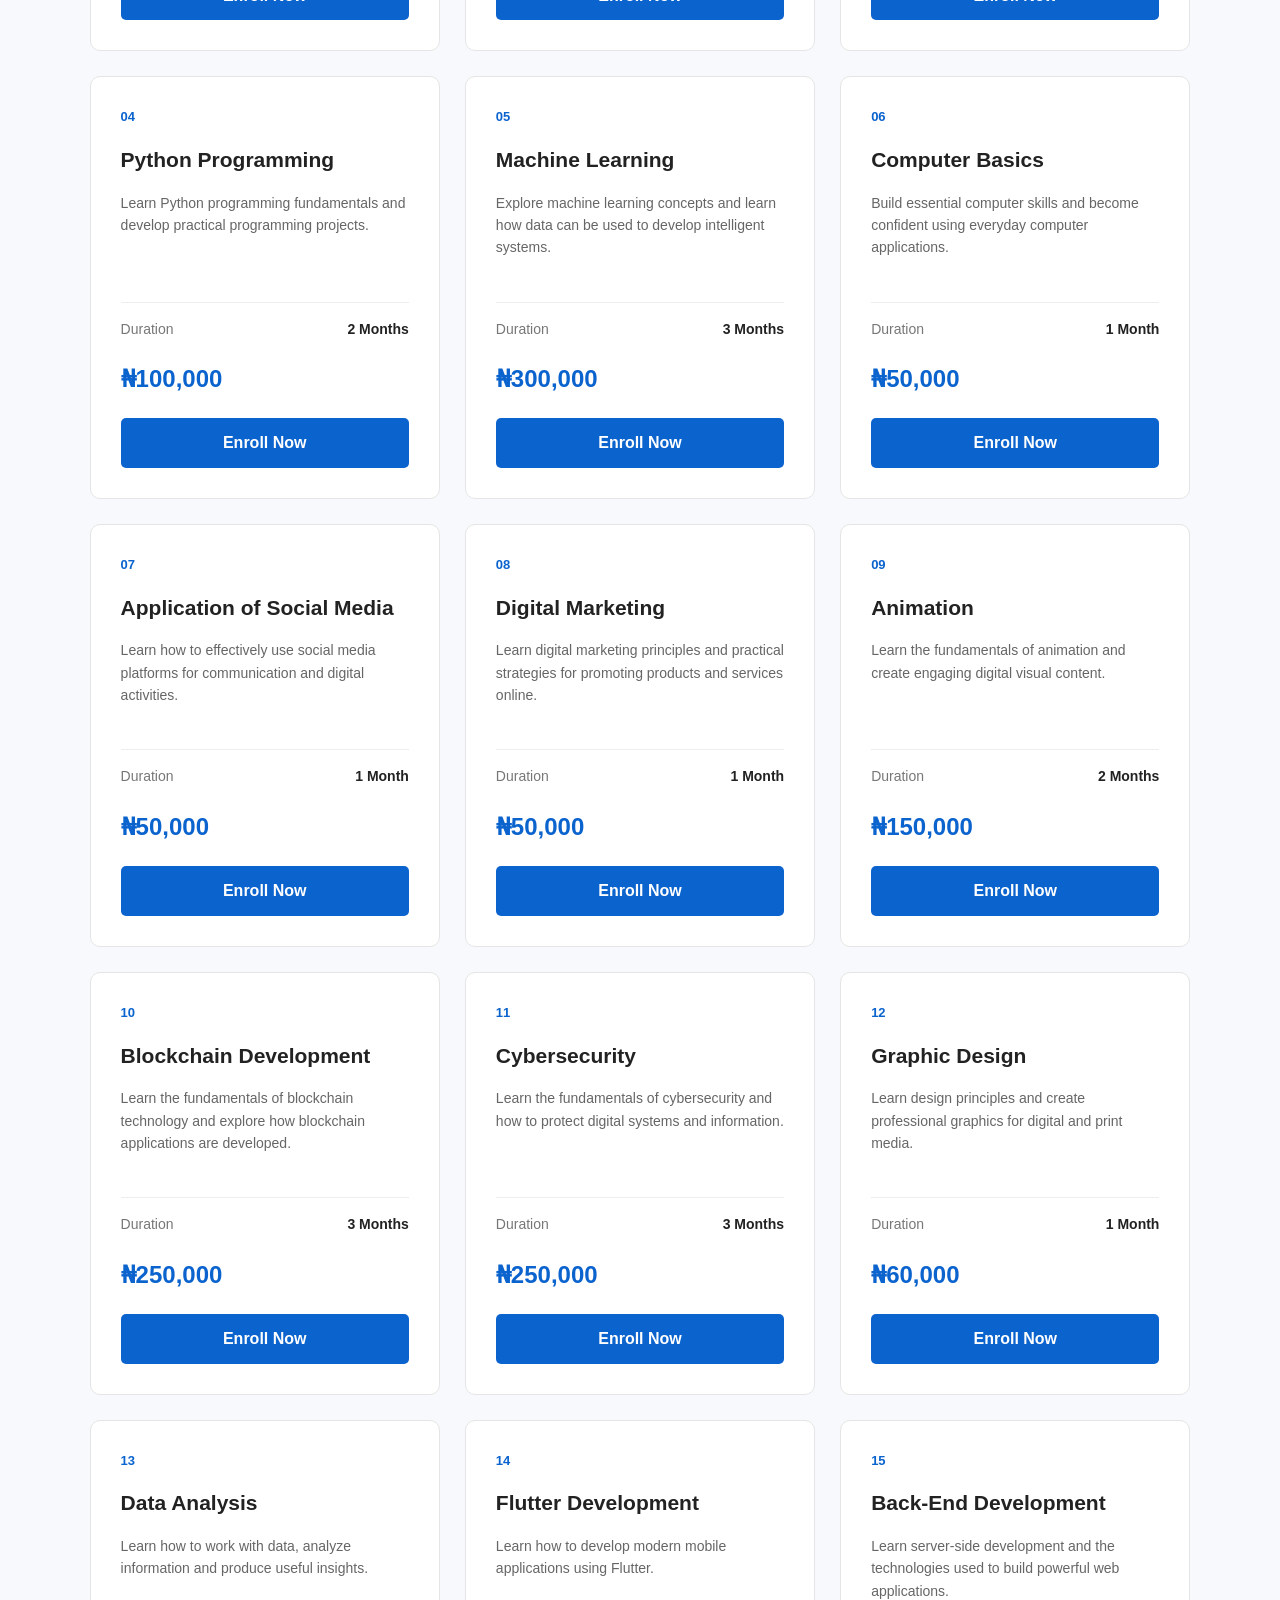
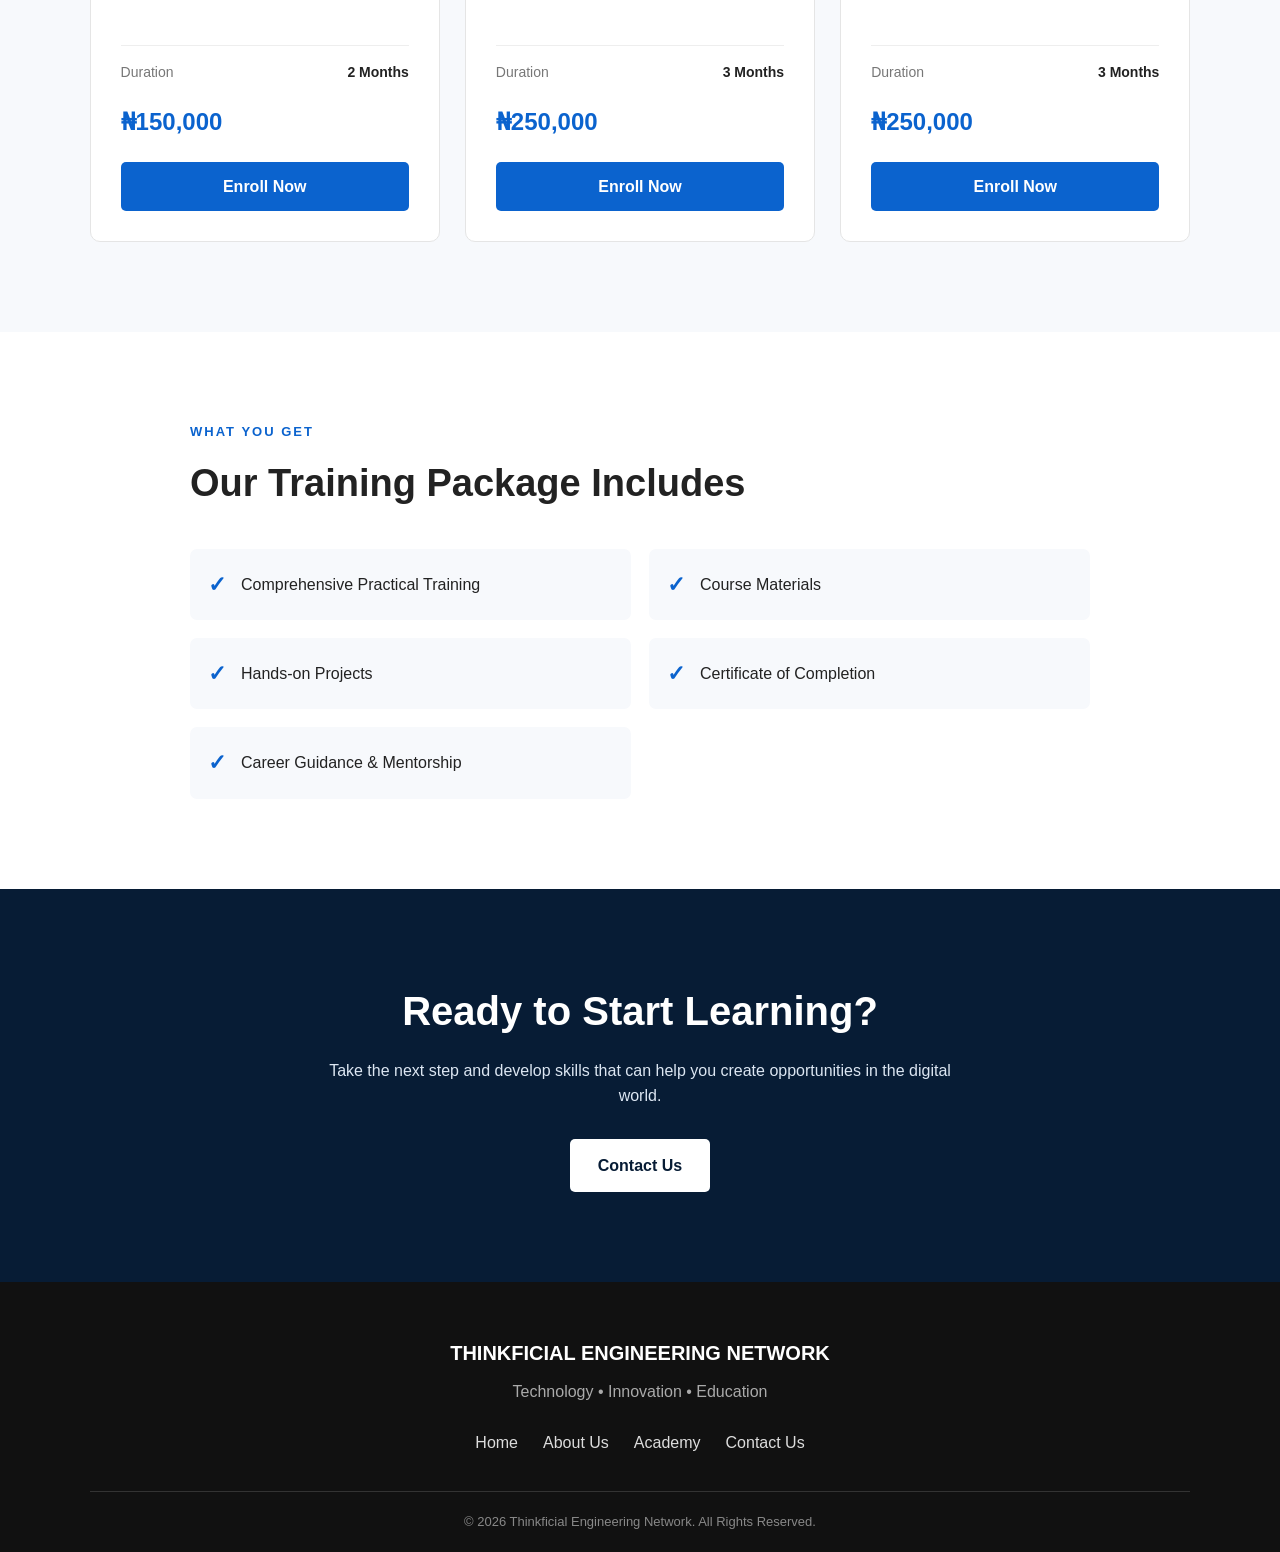
==== commit 6ba4c94f: "initial commit" ====
--- a/academy.html
+++ b/academy.html
@@ -15,7 +15,7 @@
     <header class="navbar">
 
         <div class="logo">
-            THINKFICIAL
+            THINKFICIAL ENGINEERING NETWORK
         </div>
 
         <nav>
